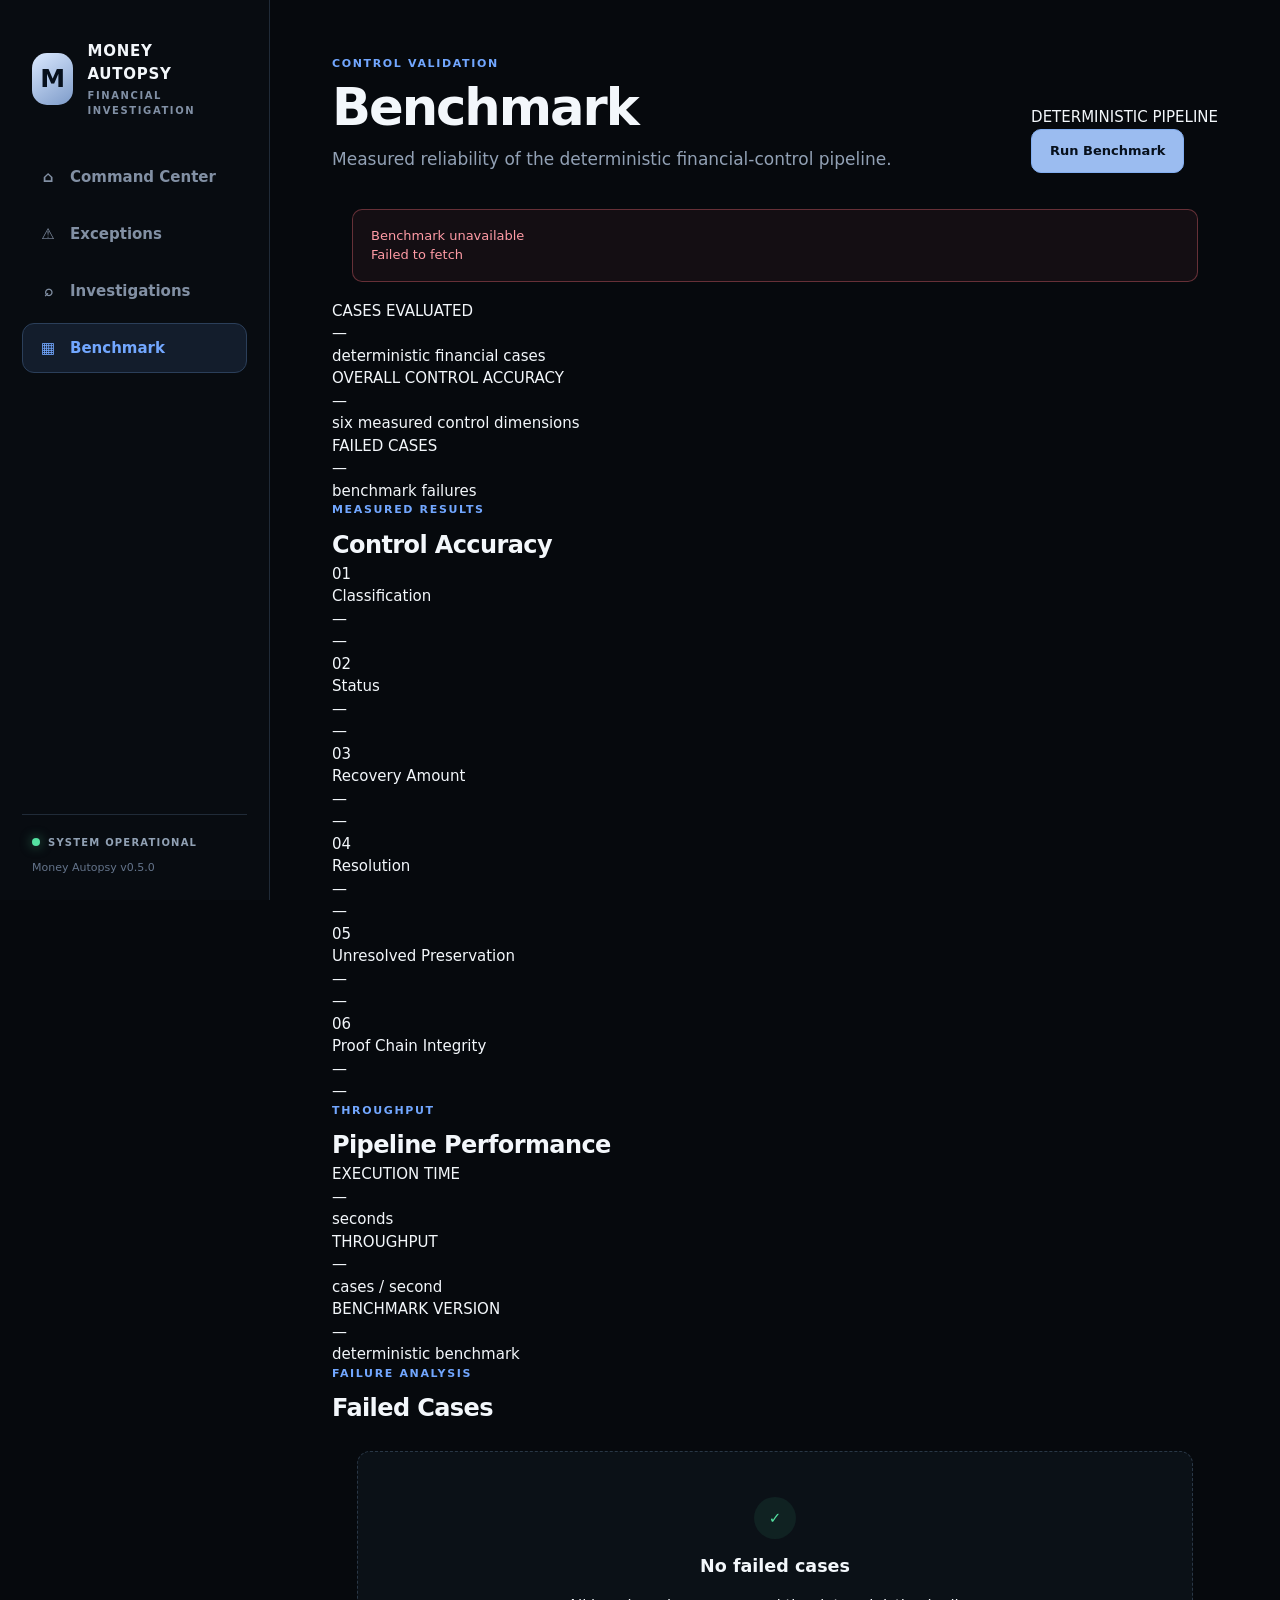
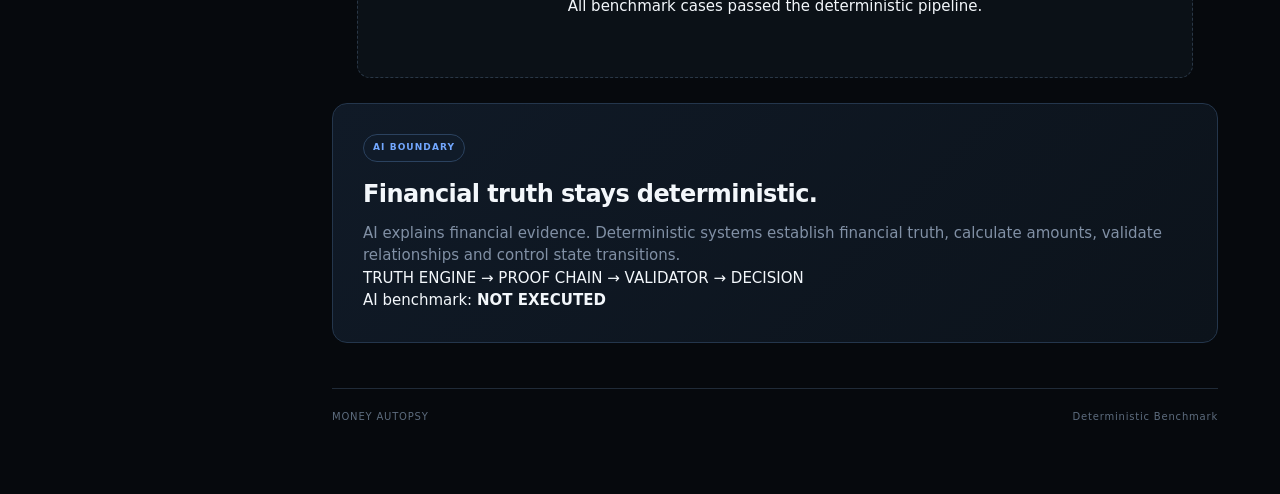
==== frontend/benchmark.html @ a24a87f7 "feat: initial Money Autopsy system" ====
﻿<!DOCTYPE html>
<html lang="en">
<head>
    <meta charset="UTF-8">

    <meta
        name="viewport"
        content="width=device-width, initial-scale=1.0"
    >

    <title>Benchmark | Money Autopsy</title>

    <!-- Cache-busted CSS -->
    <link
        rel="stylesheet"
        href="css/style.css?v=20260905"
    >
</head>

<body>

<div class="app-shell">

    <!-- =====================================================
         SIDEBAR
         ===================================================== -->

    <aside class="sidebar">

        <div class="brand">

            <div class="brand-mark">
                M
            </div>

            <div class="brand-text">

                <div class="brand-name">
                    MONEY AUTOPSY
                </div>

                <div class="brand-subtitle">
                    FINANCIAL INVESTIGATION
                </div>

            </div>

        </div>


        <nav class="sidebar-nav">

            <a
                href="index.html"
                class="nav-item"
            >
                <span class="nav-icon">⌂</span>
                <span>Command Center</span>
            </a>


            <a
                href="dashboard.html"
                class="nav-item"
            >
                <span class="nav-icon">⚠</span>
                <span>Exceptions</span>
            </a>


            <a
                href="investigation.html"
                class="nav-item"
            >
                <span class="nav-icon">⌕</span>
                <span>Investigations</span>
            </a>


            <a
                href="benchmark.html"
                class="nav-item active"
            >
                <span class="nav-icon">▦</span>
                <span>Benchmark</span>
            </a>

        </nav>


        <div class="sidebar-footer">

            <div class="system-status">

                <span class="status-dot"></span>

                <span>
                    SYSTEM OPERATIONAL
                </span>

            </div>


            <div class="sidebar-version">
                Money Autopsy v0.5.0
            </div>

        </div>

    </aside>


    <!-- =====================================================
         MAIN CONTENT
         ===================================================== -->

    <main class="main-content">


        <!-- HEADER -->

        <header class="page-header">

            <div class="page-header-copy">

                <div class="eyebrow">
                    CONTROL VALIDATION
                </div>

                <h1>
                    Benchmark
                </h1>

                <p class="page-description">
                    Measured reliability of the deterministic
                    financial-control pipeline.
                </p>

            </div>


            <div class="header-actions">

                <div
                    id="pipelineBadge"
                    class="pipeline-badge"
                >
                    DETERMINISTIC PIPELINE
                </div>


                <button
                    id="runBenchmarkBtn"
                    class="primary-button"
                    type="button"
                >
                    Run Benchmark
                </button>

            </div>

        </header>


        <!-- =================================================
             LOADING
             ================================================= -->

        <section
            id="benchmarkLoading"
            class="loading-panel hidden"
        >

            <div class="spinner"></div>

            <div class="loading-copy">

                <strong>
                    Running 300-case benchmark...
                </strong>

                <p>
                    Evaluating deterministic financial controls.
                    This can take around 1–2 minutes.
                </p>

            </div>

        </section>


        <!-- =================================================
             ERROR
             ================================================= -->

        <section
            id="benchmarkError"
            class="error-panel hidden"
        >

            <div class="error-title">
                Benchmark unavailable
            </div>

            <div
                id="benchmarkErrorText"
                class="error-text"
            ></div>

        </section>


        <!-- =================================================
             HERO METRICS
             ================================================= -->

        <section class="benchmark-hero">


            <div class="hero-stat">

                <div class="hero-label">
                    CASES EVALUATED
                </div>

                <div
                    id="totalCases"
                    class="hero-number"
                >
                    —
                </div>

                <div class="hero-caption">
                    deterministic financial cases
                </div>

            </div>


            <div class="hero-stat hero-stat-primary">

                <div class="hero-label">
                    OVERALL CONTROL ACCURACY
                </div>

                <div
                    id="overallAccuracy"
                    class="hero-number"
                >
                    —
                </div>

                <div class="hero-caption">
                    six measured control dimensions
                </div>

            </div>


            <div class="hero-stat">

                <div class="hero-label">
                    FAILED CASES
                </div>

                <div
                    id="failedCases"
                    class="hero-number"
                >
                    —
                </div>

                <div class="hero-caption">
                    benchmark failures
                </div>

            </div>

        </section>


        <!-- =================================================
             CONTROL ACCURACY
             ================================================= -->

        <section class="section">

            <div class="section-heading">

                <div>

                    <div class="eyebrow">
                        MEASURED RESULTS
                    </div>

                    <h2>
                        Control Accuracy
                    </h2>

                </div>

            </div>


            <div class="metric-grid">


                <!-- CLASSIFICATION -->

                <div class="metric-card">

                    <div class="metric-number">
                        01
                    </div>

                    <div class="metric-title">
                        Classification
                    </div>

                    <div
                        id="classificationAccuracy"
                        class="metric-value"
                    >
                        —
                    </div>

                    <div
                        id="classificationCount"
                        class="metric-detail"
                    >
                        —
                    </div>

                </div>


                <!-- STATUS -->

                <div class="metric-card">

                    <div class="metric-number">
                        02
                    </div>

                    <div class="metric-title">
                        Status
                    </div>

                    <div
                        id="statusAccuracy"
                        class="metric-value"
                    >
                        —
                    </div>

                    <div
                        id="statusCount"
                        class="metric-detail"
                    >
                        —
                    </div>

                </div>


                <!-- RECOVERY -->

                <div class="metric-card">

                    <div class="metric-number">
                        03
                    </div>

                    <div class="metric-title">
                        Recovery Amount
                    </div>

                    <div
                        id="recoveryAccuracy"
                        class="metric-value"
                    >
                        —
                    </div>

                    <div
                        id="recoveryCount"
                        class="metric-detail"
                    >
                        —
                    </div>

                </div>


                <!-- RESOLUTION -->

                <div class="metric-card">

                    <div class="metric-number">
                        04
                    </div>

                    <div class="metric-title">
                        Resolution
                    </div>

                    <div
                        id="resolutionAccuracy"
                        class="metric-value"
                    >
                        —
                    </div>

                    <div
                        id="resolutionCount"
                        class="metric-detail"
                    >
                        —
                    </div>

                </div>


                <!-- UNRESOLVED -->

                <div class="metric-card">

                    <div class="metric-number">
                        05
                    </div>

                    <div class="metric-title">
                        Unresolved Preservation
                    </div>

                    <div
                        id="unresolvedAccuracy"
                        class="metric-value"
                    >
                        —
                    </div>

                    <div
                        id="unresolvedCount"
                        class="metric-detail"
                    >
                        —
                    </div>

                </div>


                <!-- PROOF -->

                <div class="metric-card">

                    <div class="metric-number">
                        06
                    </div>

                    <div class="metric-title">
                        Proof Chain Integrity
                    </div>

                    <div
                        id="proofAccuracy"
                        class="metric-value"
                    >
                        —
                    </div>

                    <div
                        id="proofCount"
                        class="metric-detail"
                    >
                        —
                    </div>

                </div>


            </div>

        </section>


        <!-- =================================================
             PERFORMANCE
             ================================================= -->

        <section class="section">

            <div class="section-heading">

                <div>

                    <div class="eyebrow">
                        THROUGHPUT
                    </div>

                    <h2>
                        Pipeline Performance
                    </h2>

                </div>

            </div>


            <div class="performance-grid">


                <div class="performance-card">

                    <div class="performance-label">
                        EXECUTION TIME
                    </div>

                    <div
                        id="elapsedTime"
                        class="performance-value"
                    >
                        —
                    </div>

                    <div class="performance-unit">
                        seconds
                    </div>

                </div>


                <div class="performance-card">

                    <div class="performance-label">
                        THROUGHPUT
                    </div>

                    <div
                        id="throughput"
                        class="performance-value"
                    >
                        —
                    </div>

                    <div class="performance-unit">
                        cases / second
                    </div>

                </div>


                <div class="performance-card">

                    <div class="performance-label">
                        BENCHMARK VERSION
                    </div>

                    <div
                        id="benchmarkVersion"
                        class="performance-value"
                    >
                        —
                    </div>

                    <div class="performance-unit">
                        deterministic benchmark
                    </div>

                </div>

            </div>

        </section>


        <!-- =================================================
             FAILED CASES
             ================================================= -->

        <section class="section">

            <div class="section-heading">

                <div>

                    <div class="eyebrow">
                        FAILURE ANALYSIS
                    </div>

                    <h2>
                        Failed Cases
                    </h2>

                </div>

            </div>


            <div
                id="failurePanel"
                class="empty-panel"
            >

                <div class="empty-icon">
                    ✓
                </div>

                <h3>
                    No failed cases
                </h3>

                <p>
                    All benchmark cases passed the
                    deterministic pipeline.
                </p>

            </div>

        </section>


        <!-- =================================================
             AI BOUNDARY
             ================================================= -->

        <section class="section">

            <div class="principle-card">

                <div class="principle-badge">
                    AI BOUNDARY
                </div>

                <h2>
                    Financial truth stays deterministic.
                </h2>

                <p>
                    AI explains financial evidence.
                    Deterministic systems establish financial
                    truth, calculate amounts, validate
                    relationships and control state transitions.
                </p>


                <div class="principle-flow">

                    <span>
                        TRUTH ENGINE
                    </span>

                    <span class="flow-arrow">
                        →
                    </span>

                    <span>
                        PROOF CHAIN
                    </span>

                    <span class="flow-arrow">
                        →
                    </span>

                    <span>
                        VALIDATOR
                    </span>

                    <span class="flow-arrow">
                        →
                    </span>

                    <span>
                        DECISION
                    </span>

                </div>


                <div class="ai-note">

                    AI benchmark:

                    <strong id="aiBenchmarkStatus">
                        NOT EXECUTED
                    </strong>

                </div>

            </div>

        </section>


        <!-- FOOTER -->

        <footer class="page-footer">

            <span>
                MONEY AUTOPSY
            </span>

            <span>
                Deterministic Benchmark
            </span>

        </footer>


    </main>

</div>


<!-- Cache-busted JavaScript -->
<script src="js/benchmark.js?v=20260905"></script>

</body>
</html>
---- frontend/css/style.css ----
﻿/* ============================================================
   MONEY AUTOPSY
   GLOBAL FRONTEND SYSTEM
   ============================================================ */

:root {

    --bg:
        #06090d;

    --panel:
        #0d1219;

    --panel-2:
        #101720;

    --border:
        #202b38;

    --border-light:
        #2b3949;

    --text:
        #f3f7fb;

    --muted:
        #8190a5;

    --muted-2:
        #64748b;

    --blue:
        #72a7ff;

    --blue-soft:
        #9bc1ff;

    --green:
        #54e1a1;

    --yellow:
        #f3c969;

    --red:
        #ff6f7d;

    --sidebar-width:
        270px;

}


/* ============================================================
   RESET
   ============================================================ */

* {

    box-sizing:
        border-box;

}


html {

    scroll-behavior:
        smooth;

}


body {

    margin:
        0;

    min-height:
        100vh;

    background:
        var(--bg);

    color:
        var(--text);

    font-family:
        Inter,
        ui-sans-serif,
        system-ui,
        -apple-system,
        BlinkMacSystemFont,
        "Segoe UI",
        sans-serif;

    font-size:
        15px;

    line-height:
        1.5;

}


button,
input,
select {

    font:
        inherit;

}


a {

    color:
        inherit;

    text-decoration:
        none;

}


/* ============================================================
   APP
   ============================================================ */

.app-shell {

    min-height:
        100vh;

    display:
        flex;

}


/* ============================================================
   SIDEBAR
   ============================================================ */

.sidebar {

    position:
        fixed;

    inset:
        0 auto 0 0;

    width:
        var(--sidebar-width);

    display:
        flex;

    flex-direction:
        column;

    padding:
        32px 22px 24px;

    background:
        #080c11;

    border-right:
        1px solid var(--border);

    z-index:
        20;

}


.brand {

    display:
        flex;

    align-items:
        center;

    gap:
        14px;

    padding:
        8px 10px 34px;

}


.brand-mark {

    width:
        52px;

    height:
        52px;

    display:
        grid;

    place-items:
        center;

    border-radius:
        15px;

    background:
        linear-gradient(
            145deg,
            #dbe9ff,
            #7d9bc9
        );

    color:
        #07101c;

    font-size:
        25px;

    font-weight:
        900;

}


.brand-name {

    font-size:
        15px;

    font-weight:
        900;

    letter-spacing:
        .05em;

}


.brand-subtitle {

    margin-top:
        3px;

    color:
        var(--muted);

    font-size:
        10px;

    letter-spacing:
        .16em;

    font-weight:
        700;

}


.sidebar-nav {

    display:
        flex;

    flex-direction:
        column;

    gap:
        7px;

}


.nav-item {

    min-height:
        50px;

    display:
        flex;

    align-items:
        center;

    gap:
        12px;

    padding:
        0 15px;

    border:
        1px solid transparent;

    border-radius:
        12px;

    color:
        #8290a4;

    font-size:
        15px;

    font-weight:
        600;

    transition:
        .18s ease;

}


.nav-item:hover {

    color:
        var(--text);

    background:
        #101721;

    border-color:
        var(--border);

}


.nav-item.active {

    color:
        var(--blue);

    background:
        #131d2c;

    border-color:
        #2b3f5a;

}


.nav-icon {

    width:
        20px;

    text-align:
        center;

    color:
        currentColor;

}


.sidebar-footer {

    margin-top:
        auto;

    padding:
        20px 10px 0;

    border-top:
        1px solid var(--border);

}


.system-status {

    display:
        flex;

    align-items:
        center;

    gap:
        8px;

    color:
        #91a1b4;

    font-size:
        10px;

    letter-spacing:
        .12em;

    font-weight:
        800;

}


.status-dot {

    width:
        8px;

    height:
        8px;

    border-radius:
        50%;

    display:
        inline-block;

    background:
        var(--green);

    box-shadow:
        0 0 12px
        rgba(84,225,161,.55);

}


.sidebar-version {

    margin-top:
        10px;

    color:
        var(--muted-2);

    font-size:
        11px;

}


/* ============================================================
   MAIN
   ============================================================ */

.main-content {

    width:
        calc(100% - var(--sidebar-width));

    margin-left:
        var(--sidebar-width);

    padding:
        56px 62px 70px;

    min-height:
        100vh;

}


.top-status {

    display:
        flex;

    align-items:
        center;

    gap:
        9px;

    margin-bottom:
        18px;

    color:
        #91a0b4;

    font-size:
        11px;

    font-weight:
        800;

    letter-spacing:
        .13em;

}


/* ============================================================
   HEADER
   ============================================================ */

.page-header {

    display:
        flex;

    align-items:
        flex-end;

    justify-content:
        space-between;

    gap:
        30px;

    margin-bottom:
        36px;

}


.eyebrow {

    margin-bottom:
        8px;

    color:
        var(--blue);

    font-size:
        11px;

    font-weight:
        900;

    letter-spacing:
        .15em;

}


h1 {

    margin:
        0;

    font-size:
        clamp(38px, 4vw, 58px);

    line-height:
        1.03;

    letter-spacing:
        -.04em;

}


h2 {

    margin:
        0;

    font-size:
        24px;

    letter-spacing:
        -.025em;

}


h3 {

    margin:
        0 0 7px;

}


.page-description {

    max-width:
        780px;

    margin:
        14px 0 0;

    color:
        #92a1b5;

    font-size:
        17px;

}


/* ============================================================
   BUTTONS
   ============================================================ */

.primary-button,
.secondary-button {

    display:
        inline-flex;

    align-items:
        center;

    justify-content:
        center;

    min-height:
        44px;

    padding:
        0 18px;

    border-radius:
        10px;

    cursor:
        pointer;

    font-size:
        13px;

    font-weight:
        800;

    transition:
        .18s ease;

}


.primary-button {

    border:
        1px solid #83aef0;

    background:
        #9bbcf0;

    color:
        #07101c;

}


.primary-button:hover {

    transform:
        translateY(-1px);

    filter:
        brightness(1.08);

}


.primary-button:disabled {

    opacity:
        .55;

    cursor:
        wait;

    transform:
        none;

}


.secondary-button {

    border:
        1px solid var(--border-light);

    background:
        #0e151d;

    color:
        #bdc9d8;

}


.secondary-button:hover {

    border-color:
        #48617f;

    color:
        var(--text);

}


.inline-button {

    margin-top:
        14px;

}


/* ============================================================
   KPI
   ============================================================ */

.kpi-grid {

    display:
        grid;

    grid-template-columns:
        repeat(4, minmax(0, 1fr));

    gap:
        18px;

    margin-bottom:
        42px;

}


.kpi-grid.three-column {

    grid-template-columns:
        repeat(3, minmax(0, 1fr));

}


.kpi-card {

    min-height:
        165px;

    padding:
        27px 28px;

    background:
        linear-gradient(
            145deg,
            #10161e,
            #0b1016
        );

    border:
        1px solid var(--border);

    border-radius:
        15px;

    box-shadow:
        0 14px 35px
        rgba(0,0,0,.18);

}


.kpi-label {

    color:
        #8090a5;

    font-size:
        11px;

    font-weight:
        900;

    letter-spacing:
        .14em;

}


.kpi-value {

    margin-top:
        21px;

    font-size:
        40px;

    line-height:
        1;

    font-weight:
        900;

    letter-spacing:
        -.035em;

}


.kpi-caption {

    margin-top:
        16px;

    color:
        #8392a7;

    font-size:
        13px;

}


/* ============================================================
   SYSTEM STRIP
   ============================================================ */

.system-strip {

    display:
        flex;

    align-items:
        center;

    gap:
        12px;

    margin:
        10px 0 22px;

    padding:
        18px 20px;

    background:
        #0b1118;

    border:
        1px solid var(--border);

    border-radius:
        12px;

}


.system-strip .eyebrow {

    margin:
        0;

}


.system-strip strong {

    font-size:
        14px;

}


.system-strip-links {

    margin-left:
        auto;

    display:
        flex;

    gap:
        15px;

}


.system-strip-links a {

    color:
        var(--blue);

    font-size:
        13px;

}


/* ============================================================
   CONTENT CARD
   ============================================================ */

.content-card {

    margin-bottom:
        24px;

    background:
        #0d131a;

    border:
        1px solid var(--border);

    border-radius:
        15px;

    overflow:
        hidden;

}


.card-header {

    display:
        flex;

    align-items:
        center;

    justify-content:
        space-between;

    gap:
        20px;

    padding:
        26px 28px;

    border-bottom:
        1px solid var(--border);

}


.card-header .eyebrow {

    margin-bottom:
        5px;

}


/* ============================================================
   TABLE
   ============================================================ */

.table-wrapper {

    width:
        100%;

    overflow-x:
        auto;

}


table {

    width:
        100%;

    border-collapse:
        collapse;

}


th {

    padding:
        16px 20px;

    text-align:
        left;

    color:
        #74859b;

    background:
        #0a1016;

    font-size:
        10px;

    letter-spacing:
        .13em;

    font-weight:
        900;

    white-space:
        nowrap;

}


td {

    padding:
        18px 20px;

    border-top:
        1px solid var(--border);

    color:
        #aebbd0;

    font-size:
        13px;

    white-space:
        nowrap;

}


tr:hover td {

    background:
        #101821;

}


.case-link {

    color:
        var(--blue);

    font-weight:
        800;

}


.case-link:hover {

    text-decoration:
        underline;

}


.type-badge,
.status-badge {

    display:
        inline-flex;

    align-items:
        center;

    min-height:
        26px;

    padding:
        0 9px;

    border:
        1px solid var(--border-light);

    border-radius:
        999px;

    color:
        #aebdd0;

    background:
        #101720;

    font-size:
        10px;

    font-weight:
        800;

}


.table-empty {

    height:
        100px;

    text-align:
        center;

    color:
        var(--muted);

}


/* ============================================================
   ERROR / LOADING
   ============================================================ */

.hidden {

    display:
        none !important;

}


.error-panel {

    margin:
        18px 20px;

    padding:
        16px 18px;

    border:
        1px solid
        rgba(255,111,125,.35);

    border-radius:
        10px;

    background:
        rgba(255,111,125,.06);

    color:
        #ff9ba5;

    font-size:
        13px;

}


.loading-panel {

    display:
        flex;

    align-items:
        center;

    gap:
        18px;

    margin-bottom:
        24px;

    padding:
        22px 25px;

    background:
        #0d141c;

    border:
        1px solid var(--border);

    border-radius:
        13px;

}


.loading-panel p {

    margin:
        4px 0 0;

    color:
        var(--muted);

    font-size:
        13px;

}


.spinner {

    width:
        30px;

    height:
        30px;

    border:
        3px solid #263241;

    border-top-color:
        var(--blue);

    border-radius:
        50%;

    animation:
        spin .8s linear infinite;

}


@keyframes spin {

    to {
        transform:
            rotate(360deg);
    }

}


/* ============================================================
   INVESTIGATION
   ============================================================ */

.case-hero {

    display:
        flex;

    align-items:
        center;

    justify-content:
        space-between;

    gap:
        30px;

    margin-bottom:
        24px;

    padding:
        28px;

    background:
        linear-gradient(
            135deg,
            #111b27,
            #0d141b
        );

    border:
        1px solid var(--border);

    border-radius:
        15px;

}


.case-hero-id {

    font-family:
        ui-monospace,
        SFMono-Regular,
        Menlo,
        monospace;

    font-size:
        27px;

    font-weight:
        900;

}


.case-hero-status {

    display:
        flex;

    gap:
        36px;

}


.case-status-block span {

    display:
        block;

    margin-bottom:
        5px;

    color:
        #708097;

    font-size:
        9px;

    font-weight:
        900;

    letter-spacing:
        .12em;

}


.case-status-block strong {

    color:
        var(--blue-soft);

}


/* ============================================================
   EVIDENCE
   ============================================================ */

.evidence-list {

    padding:
        8px 28px 28px;

}


.evidence-row {

    display:
        grid;

    grid-template-columns:
        210px 1fr;

    gap:
        20px;

    padding:
        17px 0;

    border-bottom:
        1px solid var(--border);

}


.evidence-row:last-child {

    border-bottom:
        0;

}


.evidence-type {

    color:
        #8090a6;

    font-size:
        11px;

    font-weight:
        900;

    letter-spacing:
        .1em;

}


.evidence-id {

    color:
        var(--blue-soft);

    font-family:
        ui-monospace,
        SFMono-Regular,
        Menlo,
        monospace;

    font-size:
        13px;

}


/* ============================================================
   PROOF
   ============================================================ */

.proof-list {

    padding:
        20px 28px 28px;

}


.proof-step {

    display:
        grid;

    grid-template-columns:
        48px 1fr;

    gap:
        17px;

    padding:
        20px 0;

    border-bottom:
        1px solid var(--border);

}


.proof-step:last-child {

    border-bottom:
        0;

}


.proof-index {

    width:
        38px;

    height:
        38px;

    display:
        grid;

    place-items:
        center;

    border:
        1px solid #2c425d;

    border-radius:
        10px;

    background:
        #111b27;

    color:
        var(--blue);

    font-family:
        ui-monospace,
        monospace;

    font-size:
        11px;

    font-weight:
        900;

}


.proof-title {

    margin-bottom:
        5px;

    font-weight:
        800;

}


.proof-description {

    color:
        var(--muted);

    font-size:
        13px;

}


/* ============================================================
   EMPTY
   ============================================================ */

.empty-panel {

    margin:
        25px;

    padding:
        45px 25px;

    text-align:
        center;

    border:
        1px dashed #293746;

    border-radius:
        13px;

    background:
        #0b1117;

}


.empty-icon {

    width:
        42px;

    height:
        42px;

    display:
        grid;

    place-items:
        center;

    margin:
        0 auto 14px;

    border-radius:
        50%;

    background:
        rgba(84,225,161,.08);

    color:
        var(--green);

    font-weight:
        900;

}


/* ============================================================
   PHILOSOPHY
   ============================================================ */

.philosophy-card {

    padding:
        28px;

}


.flow-title {

    margin:
        12px 0 25px;

    color:
        #d9e4f2;

    font-size:
        19px;

    font-weight:
        700;

}


.philosophy-grid {

    display:
        grid;

    grid-template-columns:
        repeat(5, 1fr);

    gap:
        12px;

}


.philosophy-grid div {

    padding:
        15px;

    background:
        #101720;

    border:
        1px solid var(--border);

    border-radius:
        10px;

}


.philosophy-grid strong {

    display:
        block;

    font-size:
        12px;

}


.philosophy-grid span {

    display:
        block;

    margin-top:
        6px;

    color:
        var(--muted);

    font-size:
        11px;

}


/* ============================================================
   PRINCIPLE
   ============================================================ */

.principle-card {

    margin-top:
        24px;

    padding:
        30px;

    background:
        linear-gradient(
            135deg,
            #101a27,
            #0c131b
        );

    border:
        1px solid #24364c;

    border-radius:
        15px;

}


.principle-badge {

    display:
        inline-flex;

    padding:
        6px 9px;

    border:
        1px solid #2b425f;

    border-radius:
        999px;

    color:
        var(--blue);

    background:
        #101b29;

    font-size:
        9px;

    font-weight:
        900;

    letter-spacing:
        .12em;

}


.principle-card h2 {

    margin-top:
        14px;

}


.principle-card p {

    max-width:
        850px;

    margin:
        10px 0 0;

    color:
        var(--muted);

}


/* ============================================================
   FOOTER
   ============================================================ */

.page-footer {

    display:
        flex;

    justify-content:
        space-between;

    margin-top:
        45px;

    padding-top:
        20px;

    border-top:
        1px solid var(--border);

    color:
        #5d6c7e;

    font-size:
        10px;

    letter-spacing:
        .08em;

}


/* ============================================================
   RESPONSIVE
   ============================================================ */

@media (
    max-width: 1100px
) {

    :root {

        --sidebar-width:
            220px;

    }


    .main-content {

        padding:
            40px 35px;

    }


    .kpi-grid {

        grid-template-columns:
            repeat(2, 1fr);

    }


    .philosophy-grid {

        grid-template-columns:
            repeat(2, 1fr);

    }

}


@media (
    max-width: 760px
) {

    .sidebar {

        position:
            relative;

        width:
            100%;

        min-height:
            auto;

        border-right:
            0;

        border-bottom:
            1px solid var(--border);

    }


    .app-shell {

        display:
            block;

    }


    .main-content {

        width:
            100%;

        margin-left:
            0;

        padding:
            30px 18px;

    }


    .sidebar-nav {

        flex-direction:
            row;

        overflow-x:
            auto;

    }


    .nav-item {

        white-space:
            nowrap;

    }


    .page-header {

        align-items:
            flex-start;

        flex-direction:
            column;

    }


    .kpi-grid,
    .kpi-grid.three-column {

        grid-template-columns:
            1fr;

    }


    .case-hero {

        align-items:
            flex-start;

        flex-direction:
            column;

    }


    .case-hero-status {

        flex-wrap:
            wrap;

    }


    .evidence-row {

        grid-template-columns:
            1fr;

        gap:
            5px;

    }


    .philosophy-grid {

        grid-template-columns:
            1fr;

    }

}
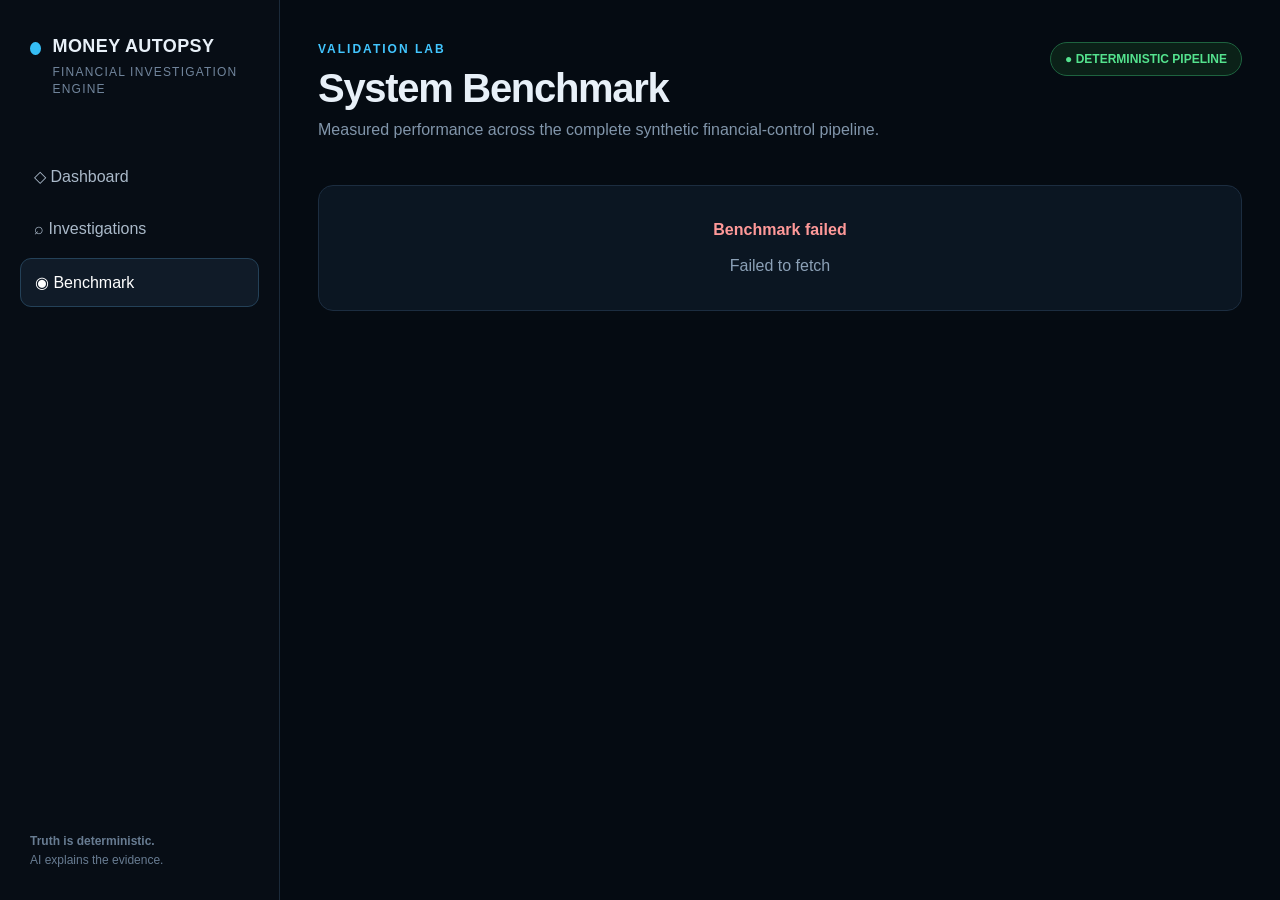
==== commit df25032d: "feat: complete Money Autopsy investigation platform" ====
--- a/frontend/benchmark.html
+++ b/frontend/benchmark.html
@@ -1,719 +1,482 @@
 ﻿<!DOCTYPE html>
 <html lang="en">
 <head>
-    <meta charset="UTF-8">
-
-    <meta
-        name="viewport"
-        content="width=device-width, initial-scale=1.0"
-    >
-
-    <title>Benchmark | Money Autopsy</title>
-
-    <!-- Cache-busted CSS -->
-    <link
-        rel="stylesheet"
-        href="css/style.css?v=20260905"
-    >
+<meta charset="UTF-8">
+<meta name="viewport" content="width=device-width, initial-scale=1.0">
+
+<title>Benchmark | Money Autopsy</title>
+
+<style>
+*{box-sizing:border-box}
+
+body{
+    margin:0;
+    background:#050b12;
+    color:#e8f0f8;
+    font-family:Inter,Segoe UI,Arial,sans-serif;
+}
+
+.app{
+    display:flex;
+    min-height:100vh;
+}
+
+.sidebar{
+    width:280px;
+    background:#070d15;
+    border-right:1px solid #1b2a3a;
+    padding:32px 20px;
+    position:fixed;
+    inset:0 auto 0 0;
+}
+
+.brand{
+    display:flex;
+    gap:12px;
+    align-items:flex-start;
+    margin:4px 10px 55px;
+}
+
+.dot{
+    width:13px;
+    height:13px;
+    margin-top:6px;
+    border-radius:50%;
+    background:#35bdf4;
+}
+
+.brand-name{
+    font-size:18px;
+    font-weight:800;
+    letter-spacing:.4px;
+}
+
+.brand-sub{
+    margin-top:7px;
+    color:#71859c;
+    font-size:12px;
+    line-height:1.4;
+    letter-spacing:1.2px;
+}
+
+.nav a{
+    display:block;
+    color:#aab9c9;
+    text-decoration:none;
+    padding:14px 14px;
+    margin:6px 0;
+    border-radius:11px;
+}
+
+.nav a:hover,
+.nav a.active{
+    background:#101b28;
+    color:#fff;
+    border:1px solid #244158;
+}
+
+.footer{
+    position:absolute;
+    bottom:30px;
+    left:30px;
+    color:#687c92;
+    font-size:12px;
+    line-height:1.6;
+}
+
+.main{
+    margin-left:280px;
+    width:calc(100% - 280px);
+    padding:42px 38px;
+}
+
+.container{
+    max-width:1400px;
+    margin:auto;
+}
+
+.eyebrow{
+    color:#42c6ff;
+    font-size:12px;
+    font-weight:800;
+    letter-spacing:2px;
+    text-transform:uppercase;
+}
+
+h1{
+    font-size:40px;
+    margin:10px 0;
+    letter-spacing:-1.3px;
+}
+
+.subtitle{
+    color:#8195aa;
+    margin-bottom:28px;
+}
+
+.topbar{
+    display:flex;
+    justify-content:space-between;
+    align-items:flex-start;
+    gap:20px;
+}
+
+.badge{
+    padding:9px 14px;
+    border-radius:999px;
+    background:#0b2118;
+    border:1px solid #1e633f;
+    color:#54e38e;
+    font-size:12px;
+    font-weight:800;
+}
+
+.grid{
+    display:grid;
+    grid-template-columns:repeat(3,1fr);
+    gap:15px;
+    margin:25px 0;
+}
+
+.card{
+    background:#0b1622;
+    border:1px solid #1c2d40;
+    border-radius:15px;
+    padding:21px;
+}
+
+.label{
+    color:#71869d;
+    font-size:11px;
+    letter-spacing:1px;
+    text-transform:uppercase;
+}
+
+.value{
+    margin-top:9px;
+    font-size:32px;
+    font-weight:850;
+}
+
+.pass{
+    color:#54e38e;
+}
+
+.section{
+    background:#0b1622;
+    border:1px solid #1c2d40;
+    border-radius:15px;
+    padding:23px;
+    margin-top:18px;
+}
+
+.section h2{
+    margin:0 0 6px;
+    font-size:18px;
+}
+
+.muted{
+    color:#72869d;
+    font-size:13px;
+}
+
+.metrics{
+    display:grid;
+    grid-template-columns:repeat(6,1fr);
+    gap:10px;
+    margin-top:18px;
+}
+
+.metric{
+    background:#07111b;
+    border:1px solid #192a3c;
+    border-radius:11px;
+    padding:16px;
+}
+
+.metric .value{
+    font-size:25px;
+}
+
+.performance{
+    display:grid;
+    grid-template-columns:1fr 1fr;
+    gap:12px;
+    margin-top:15px;
+}
+
+.notice{
+    margin-top:18px;
+    border-left:3px solid #d4a62c;
+    background:#171406;
+    padding:17px;
+    color:#c7b889;
+    line-height:1.55;
+    border-radius:0 10px 10px 0;
+}
+
+.principle{
+    margin-top:18px;
+    border-left:3px solid #42c6ff;
+    background:#081521;
+    padding:18px;
+    color:#b7c7d8;
+    line-height:1.6;
+    border-radius:0 10px 10px 0;
+}
+
+button{
+    border:1px solid #2d6e91;
+    background:#0c2332;
+    color:#dff6ff;
+    padding:10px 16px;
+    border-radius:9px;
+    cursor:pointer;
+}
+
+button:hover{
+    background:#123449;
+}
+
+.loading{
+    text-align:center;
+    padding:35px;
+    color:#8ba0b6;
+}
+
+@media(max-width:1000px){
+    .metrics{grid-template-columns:repeat(3,1fr)}
+    .grid{grid-template-columns:1fr 1fr}
+}
+
+@media(max-width:700px){
+    .sidebar{
+        width:220px;
+    }
+    .main{
+        margin-left:220px;
+        width:calc(100% - 220px);
+        padding:25px 18px;
+    }
+    .grid,.metrics{
+        grid-template-columns:1fr;
+    }
+}
+</style>
 </head>
 
 <body>
 
-<div class="app-shell">
-
-    <!-- =====================================================
-         SIDEBAR
-         ===================================================== -->
-
-    <aside class="sidebar">
-
-        <div class="brand">
-
-            <div class="brand-mark">
-                M
-            </div>
-
-            <div class="brand-text">
-
-                <div class="brand-name">
-                    MONEY AUTOPSY
-                </div>
-
-                <div class="brand-subtitle">
-                    FINANCIAL INVESTIGATION
-                </div>
-
-            </div>
-
-        </div>
-
-
-        <nav class="sidebar-nav">
-
-            <a
-                href="index.html"
-                class="nav-item"
-            >
-                <span class="nav-icon">⌂</span>
-                <span>Command Center</span>
-            </a>
-
-
-            <a
-                href="dashboard.html"
-                class="nav-item"
-            >
-                <span class="nav-icon">⚠</span>
-                <span>Exceptions</span>
-            </a>
-
-
-            <a
-                href="investigation.html"
-                class="nav-item"
-            >
-                <span class="nav-icon">⌕</span>
-                <span>Investigations</span>
-            </a>
-
-
-            <a
-                href="benchmark.html"
-                class="nav-item active"
-            >
-                <span class="nav-icon">▦</span>
-                <span>Benchmark</span>
-            </a>
-
-        </nav>
-
-
-        <div class="sidebar-footer">
-
-            <div class="system-status">
-
-                <span class="status-dot"></span>
-
-                <span>
-                    SYSTEM OPERATIONAL
-                </span>
-
-            </div>
-
-
-            <div class="sidebar-version">
-                Money Autopsy v0.5.0
-            </div>
-
-        </div>
-
-    </aside>
-
-
-    <!-- =====================================================
-         MAIN CONTENT
-         ===================================================== -->
-
-    <main class="main-content">
-
-
-        <!-- HEADER -->
-
-        <header class="page-header">
-
-            <div class="page-header-copy">
-
-                <div class="eyebrow">
-                    CONTROL VALIDATION
-                </div>
-
-                <h1>
-                    Benchmark
-                </h1>
-
-                <p class="page-description">
-                    Measured reliability of the deterministic
-                    financial-control pipeline.
-                </p>
-
-            </div>
-
-
-            <div class="header-actions">
-
-                <div
-                    id="pipelineBadge"
-                    class="pipeline-badge"
-                >
-                    DETERMINISTIC PIPELINE
-                </div>
-
-
-                <button
-                    id="runBenchmarkBtn"
-                    class="primary-button"
-                    type="button"
-                >
-                    Run Benchmark
-                </button>
-
-            </div>
-
-        </header>
-
-
-        <!-- =================================================
-             LOADING
-             ================================================= -->
-
-        <section
-            id="benchmarkLoading"
-            class="loading-panel hidden"
-        >
-
-            <div class="spinner"></div>
-
-            <div class="loading-copy">
-
-                <strong>
-                    Running 300-case benchmark...
-                </strong>
-
-                <p>
-                    Evaluating deterministic financial controls.
-                    This can take around 1–2 minutes.
-                </p>
-
-            </div>
-
-        </section>
-
-
-        <!-- =================================================
-             ERROR
-             ================================================= -->
-
-        <section
-            id="benchmarkError"
-            class="error-panel hidden"
-        >
-
-            <div class="error-title">
-                Benchmark unavailable
-            </div>
-
-            <div
-                id="benchmarkErrorText"
-                class="error-text"
-            ></div>
-
-        </section>
-
-
-        <!-- =================================================
-             HERO METRICS
-             ================================================= -->
-
-        <section class="benchmark-hero">
-
-
-            <div class="hero-stat">
-
-                <div class="hero-label">
-                    CASES EVALUATED
-                </div>
-
-                <div
-                    id="totalCases"
-                    class="hero-number"
-                >
-                    —
-                </div>
-
-                <div class="hero-caption">
-                    deterministic financial cases
-                </div>
-
-            </div>
-
-
-            <div class="hero-stat hero-stat-primary">
-
-                <div class="hero-label">
-                    OVERALL CONTROL ACCURACY
-                </div>
-
-                <div
-                    id="overallAccuracy"
-                    class="hero-number"
-                >
-                    —
-                </div>
-
-                <div class="hero-caption">
-                    six measured control dimensions
-                </div>
-
-            </div>
-
-
-            <div class="hero-stat">
-
-                <div class="hero-label">
-                    FAILED CASES
-                </div>
-
-                <div
-                    id="failedCases"
-                    class="hero-number"
-                >
-                    —
-                </div>
-
-                <div class="hero-caption">
-                    benchmark failures
-                </div>
-
-            </div>
-
-        </section>
-
-
-        <!-- =================================================
-             CONTROL ACCURACY
-             ================================================= -->
-
-        <section class="section">
-
-            <div class="section-heading">
-
-                <div>
-
-                    <div class="eyebrow">
-                        MEASURED RESULTS
-                    </div>
-
-                    <h2>
-                        Control Accuracy
-                    </h2>
-
-                </div>
-
-            </div>
-
-
-            <div class="metric-grid">
-
-
-                <!-- CLASSIFICATION -->
-
-                <div class="metric-card">
-
-                    <div class="metric-number">
-                        01
-                    </div>
-
-                    <div class="metric-title">
-                        Classification
-                    </div>
-
-                    <div
-                        id="classificationAccuracy"
-                        class="metric-value"
-                    >
-                        —
-                    </div>
-
-                    <div
-                        id="classificationCount"
-                        class="metric-detail"
-                    >
-                        —
-                    </div>
-
-                </div>
-
-
-                <!-- STATUS -->
-
-                <div class="metric-card">
-
-                    <div class="metric-number">
-                        02
-                    </div>
-
-                    <div class="metric-title">
-                        Status
-                    </div>
-
-                    <div
-                        id="statusAccuracy"
-                        class="metric-value"
-                    >
-                        —
-                    </div>
-
-                    <div
-                        id="statusCount"
-                        class="metric-detail"
-                    >
-                        —
-                    </div>
-
-                </div>
-
-
-                <!-- RECOVERY -->
-
-                <div class="metric-card">
-
-                    <div class="metric-number">
-                        03
-                    </div>
-
-                    <div class="metric-title">
-                        Recovery Amount
-                    </div>
-
-                    <div
-                        id="recoveryAccuracy"
-                        class="metric-value"
-                    >
-                        —
-                    </div>
-
-                    <div
-                        id="recoveryCount"
-                        class="metric-detail"
-                    >
-                        —
-                    </div>
-
-                </div>
-
-
-                <!-- RESOLUTION -->
-
-                <div class="metric-card">
-
-                    <div class="metric-number">
-                        04
-                    </div>
-
-                    <div class="metric-title">
-                        Resolution
-                    </div>
-
-                    <div
-                        id="resolutionAccuracy"
-                        class="metric-value"
-                    >
-                        —
-                    </div>
-
-                    <div
-                        id="resolutionCount"
-                        class="metric-detail"
-                    >
-                        —
-                    </div>
-
-                </div>
-
-
-                <!-- UNRESOLVED -->
-
-                <div class="metric-card">
-
-                    <div class="metric-number">
-                        05
-                    </div>
-
-                    <div class="metric-title">
-                        Unresolved Preservation
-                    </div>
-
-                    <div
-                        id="unresolvedAccuracy"
-                        class="metric-value"
-                    >
-                        —
-                    </div>
-
-                    <div
-                        id="unresolvedCount"
-                        class="metric-detail"
-                    >
-                        —
-                    </div>
-
-                </div>
-
-
-                <!-- PROOF -->
-
-                <div class="metric-card">
-
-                    <div class="metric-number">
-                        06
-                    </div>
-
-                    <div class="metric-title">
-                        Proof Chain Integrity
-                    </div>
-
-                    <div
-                        id="proofAccuracy"
-                        class="metric-value"
-                    >
-                        —
-                    </div>
-
-                    <div
-                        id="proofCount"
-                        class="metric-detail"
-                    >
-                        —
-                    </div>
-
-                </div>
-
-
-            </div>
-
-        </section>
-
-
-        <!-- =================================================
-             PERFORMANCE
-             ================================================= -->
-
-        <section class="section">
-
-            <div class="section-heading">
-
-                <div>
-
-                    <div class="eyebrow">
-                        THROUGHPUT
-                    </div>
-
-                    <h2>
-                        Pipeline Performance
-                    </h2>
-
-                </div>
-
-            </div>
-
-
-            <div class="performance-grid">
-
-
-                <div class="performance-card">
-
-                    <div class="performance-label">
-                        EXECUTION TIME
-                    </div>
-
-                    <div
-                        id="elapsedTime"
-                        class="performance-value"
-                    >
-                        —
-                    </div>
-
-                    <div class="performance-unit">
-                        seconds
-                    </div>
-
-                </div>
-
-
-                <div class="performance-card">
-
-                    <div class="performance-label">
-                        THROUGHPUT
-                    </div>
-
-                    <div
-                        id="throughput"
-                        class="performance-value"
-                    >
-                        —
-                    </div>
-
-                    <div class="performance-unit">
-                        cases / second
-                    </div>
-
-                </div>
-
-
-                <div class="performance-card">
-
-                    <div class="performance-label">
-                        BENCHMARK VERSION
-                    </div>
-
-                    <div
-                        id="benchmarkVersion"
-                        class="performance-value"
-                    >
-                        —
-                    </div>
-
-                    <div class="performance-unit">
-                        deterministic benchmark
-                    </div>
-
-                </div>
-
-            </div>
-
-        </section>
-
-
-        <!-- =================================================
-             FAILED CASES
-             ================================================= -->
-
-        <section class="section">
-
-            <div class="section-heading">
-
-                <div>
-
-                    <div class="eyebrow">
-                        FAILURE ANALYSIS
-                    </div>
-
-                    <h2>
-                        Failed Cases
-                    </h2>
-
-                </div>
-
-            </div>
-
-
-            <div
-                id="failurePanel"
-                class="empty-panel"
-            >
-
-                <div class="empty-icon">
-                    ✓
-                </div>
-
-                <h3>
-                    No failed cases
-                </h3>
-
-                <p>
-                    All benchmark cases passed the
-                    deterministic pipeline.
-                </p>
-
-            </div>
-
-        </section>
-
-
-        <!-- =================================================
-             AI BOUNDARY
-             ================================================= -->
-
-        <section class="section">
-
-            <div class="principle-card">
-
-                <div class="principle-badge">
-                    AI BOUNDARY
-                </div>
-
-                <h2>
-                    Financial truth stays deterministic.
-                </h2>
-
-                <p>
-                    AI explains financial evidence.
-                    Deterministic systems establish financial
-                    truth, calculate amounts, validate
-                    relationships and control state transitions.
-                </p>
-
-
-                <div class="principle-flow">
-
-                    <span>
-                        TRUTH ENGINE
-                    </span>
-
-                    <span class="flow-arrow">
-                        →
-                    </span>
-
-                    <span>
-                        PROOF CHAIN
-                    </span>
-
-                    <span class="flow-arrow">
-                        →
-                    </span>
-
-                    <span>
-                        VALIDATOR
-                    </span>
-
-                    <span class="flow-arrow">
-                        →
-                    </span>
-
-                    <span>
-                        DECISION
-                    </span>
-
-                </div>
-
-
-                <div class="ai-note">
-
-                    AI benchmark:
-
-                    <strong id="aiBenchmarkStatus">
-                        NOT EXECUTED
-                    </strong>
-
-                </div>
-
-            </div>
-
-        </section>
-
-
-        <!-- FOOTER -->
-
-        <footer class="page-footer">
-
-            <span>
-                MONEY AUTOPSY
-            </span>
-
-            <span>
-                Deterministic Benchmark
-            </span>
-
-        </footer>
-
-
-    </main>
-
-</div>
-
-
-<!-- Cache-busted JavaScript -->
-<script src="js/benchmark.js?v=20260905"></script>
+<div class="app">
+
+<aside class="sidebar">
+
+<div class="brand">
+<div class="dot"></div>
+<div>
+<div class="brand-name">MONEY AUTOPSY</div>
+<div class="brand-sub">FINANCIAL INVESTIGATION ENGINE</div>
+</div>
+</div>
+
+<nav class="nav">
+<a href="dashboard.html">◇ Dashboard</a>
+<a href="dashboard.html#cases">⌕ Investigations</a>
+<a class="active" href="benchmark.html">◉ Benchmark</a>
+</nav>
+
+<div class="footer">
+<strong>Truth is deterministic.</strong><br>
+AI explains the evidence.
+</div>
+
+</aside>
+
+<main class="main">
+
+<div class="container">
+
+<div class="topbar">
+
+<div>
+<div class="eyebrow">Validation Lab</div>
+<h1>System Benchmark</h1>
+<div class="subtitle">
+Measured performance across the complete synthetic financial-control pipeline.
+</div>
+</div>
+
+<div class="badge">● DETERMINISTIC PIPELINE</div>
+
+</div>
+
+<div id="loading" class="section loading">
+<strong>Running 300-case benchmark…</strong>
+<br><br>
+This evaluates the complete deterministic pipeline. The first run can take around 1–2 minutes.
+</div>
+
+<div id="content" style="display:none">
+
+<div class="grid">
+
+<div class="card">
+<div class="label">Total cases</div>
+<div id="total" class="value">—</div>
+</div>
+
+<div class="card">
+<div class="label">Failed cases</div>
+<div id="failed" class="value pass">—</div>
+</div>
+
+<div class="card">
+<div class="label">Throughput</div>
+<div id="throughput" class="value">—</div>
+</div>
+
+</div>
+
+<div class="section">
+
+<h2>Accuracy & Integrity</h2>
+<div class="muted">Full deterministic benchmark results</div>
+
+<div class="metrics">
+
+<div class="metric">
+<div class="label">Classification</div>
+<div id="classification" class="value pass">—</div>
+</div>
+
+<div class="metric">
+<div class="label">Status</div>
+<div id="status" class="value pass">—</div>
+</div>
+
+<div class="metric">
+<div class="label">Recovery</div>
+<div id="recovery" class="value pass">—</div>
+</div>
+
+<div class="metric">
+<div class="label">Resolution</div>
+<div id="resolution" class="value pass">—</div>
+</div>
+
+<div class="metric">
+<div class="label">Unresolved</div>
+<div id="unresolved" class="value pass">—</div>
+</div>
+
+<div class="metric">
+<div class="label">Proof Chain</div>
+<div id="proof" class="value pass">—</div>
+</div>
+
+</div>
+
+</div>
+
+<div class="section">
+
+<h2>Performance</h2>
+<div class="muted">Measured on the local deterministic pipeline</div>
+
+<div class="performance">
+
+<div class="metric">
+<div class="label">Processing time</div>
+<div id="elapsed" class="value">—</div>
+</div>
+
+<div class="metric">
+<div class="label">Cases / second</div>
+<div id="throughput2" class="value">—</div>
+</div>
+
+</div>
+
+</div>
+
+<div class="notice">
+<strong>AI benchmark intentionally excluded.</strong><br>
+The deterministic financial truth benchmark is measured independently from Gemini availability or API quota. AI is used to explain evidence, not establish financial truth.
+</div>
+
+<div class="principle">
+<strong>System principle</strong><br>
+AI explains financial evidence; deterministic systems establish financial truth.
+</div>
+
+</div>
+
+</div>
+
+</main>
+</div>
+
+<script src="js/api.js?v=20260905c"></script>
+
+<script>
+async function loadBenchmark(){
+
+    try{
+
+        const data = await window.getBenchmark();
+
+        console.log("Benchmark:", data);
+
+        document.getElementById("total").textContent =
+            data.total_cases;
+
+        document.getElementById("failed").textContent =
+            data.failed_count;
+
+        document.getElementById("classification").textContent =
+            data.classification.accuracy.toFixed(2) + "%";
+
+        document.getElementById("status").textContent =
+            data.status.accuracy.toFixed(2) + "%";
+
+        document.getElementById("recovery").textContent =
+            data.recovery.accuracy.toFixed(2) + "%";
+
+        document.getElementById("resolution").textContent =
+            data.resolution.accuracy.toFixed(2) + "%";
+
+        document.getElementById("unresolved").textContent =
+            data.unresolved_preservation.accuracy.toFixed(2) + "%";
+
+        document.getElementById("proof").textContent =
+            data.proof_chain.integrity.toFixed(2) + "%";
+
+        document.getElementById("elapsed").textContent =
+            data.performance.elapsed_seconds.toFixed(2) + "s";
+
+        document.getElementById("throughput").textContent =
+            data.performance.throughput_cases_per_second.toFixed(2);
+
+        document.getElementById("throughput2").textContent =
+            data.performance.throughput_cases_per_second.toFixed(2);
+
+        document.getElementById("loading").style.display = "none";
+        document.getElementById("content").style.display = "block";
+
+    }catch(error){
+
+        console.error(error);
+
+        document.getElementById("loading").innerHTML =
+            `<strong style="color:#ff9999">
+            Benchmark failed
+            </strong>
+            <br><br>${error.message}`;
+    }
+}
+
+loadBenchmark();
+</script>
 
 </body>
 </html>
